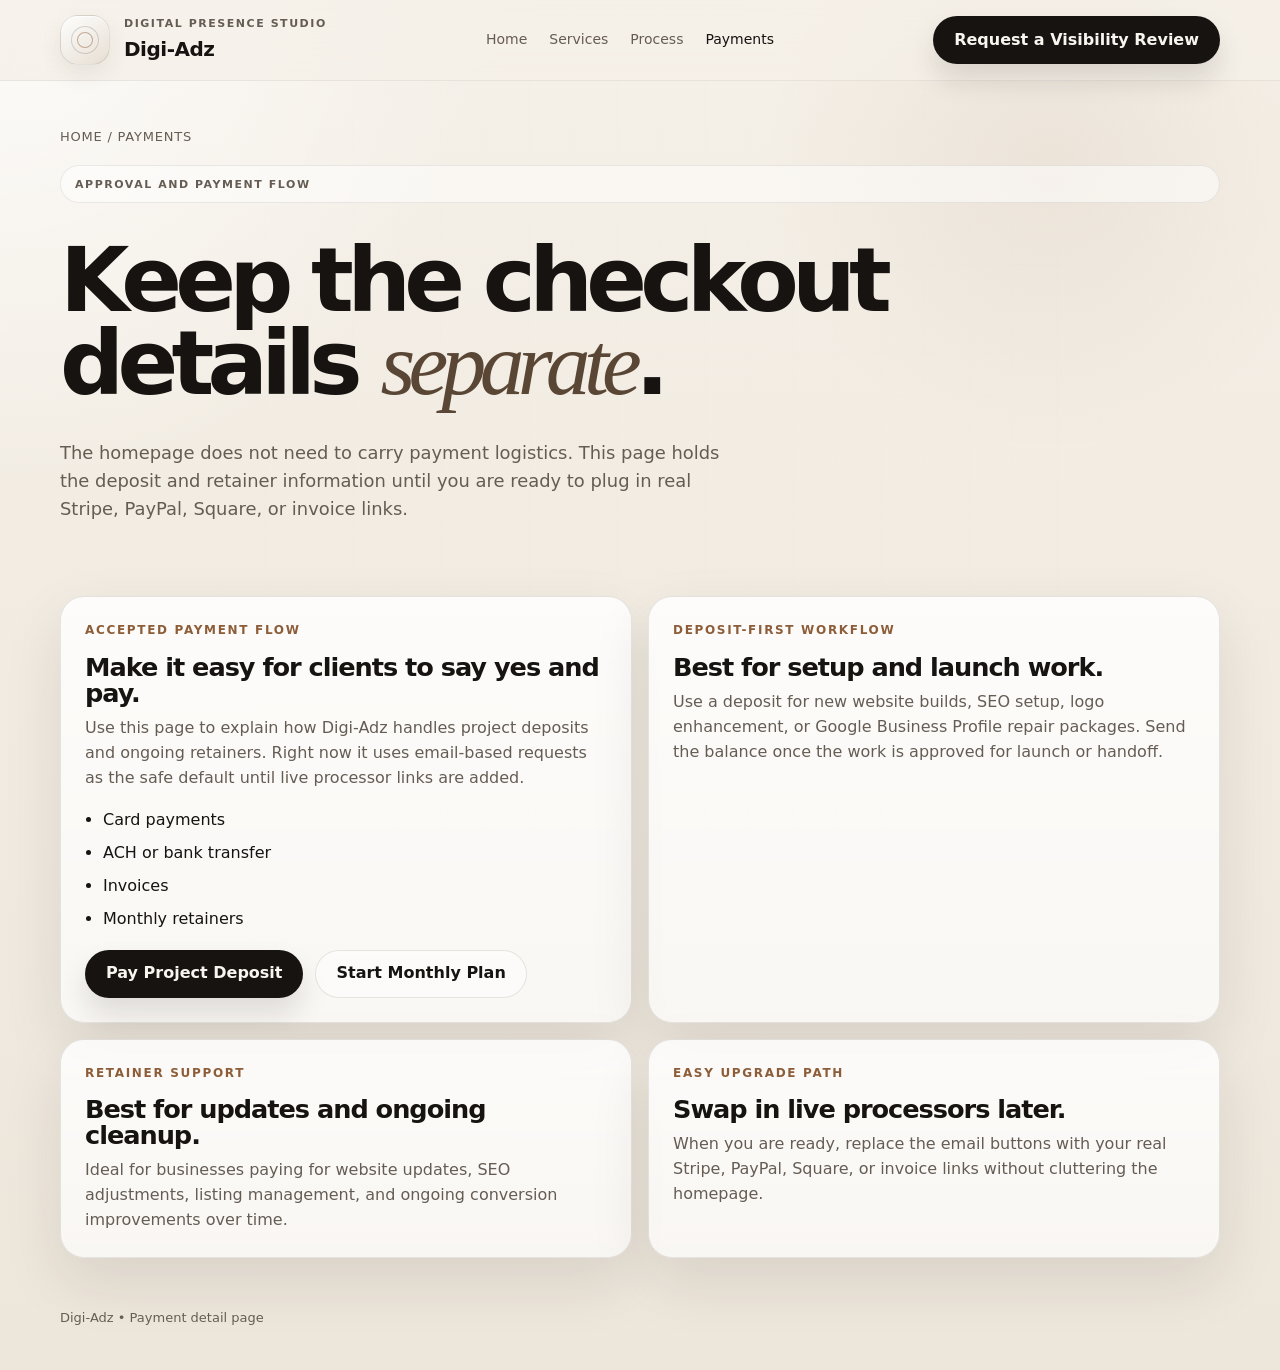
==== payments.html @ 652362b3 "simplify: split detail sections into dedicated pages" ====
<!DOCTYPE html>
<html lang="en">
<head>
  <meta charset="UTF-8" />
  <meta name="viewport" content="width=device-width, initial-scale=1.0" />
  <title>Digi-Adz Payments</title>
  <meta name="description" content="Payment and deposit flow information for Digi-Adz website, SEO, and branding work." />
  <link rel="stylesheet" href="style.css" />
</head>
<body>
  <header class="topbar">
    <div class="shell nav">
      <a class="brand" href="index.html">
        <span class="brand-mark" aria-hidden="true"></span>
        <span class="brand-copy">
          <small>Digital Presence Studio</small>
          <strong>Digi-Adz</strong>
        </span>
      </a>
      <nav class="nav-links" aria-label="Primary">
        <a href="index.html">Home</a>
        <a href="services.html">Services</a>
        <a href="process.html">Process</a>
        <a class="current" href="payments.html">Payments</a>
      </nav>
      <a class="cta cta-primary" href="index.html#contact">Request a Visibility Review</a>
    </div>
  </header>

  <main>
    <section class="page-hero">
      <div class="shell">
        <div class="breadcrumbs">Home / Payments</div>
        <span class="eyebrow">Approval and payment flow</span>
        <h1>Keep the checkout details <span>separate</span>.</h1>
        <p>The homepage does not need to carry payment logistics. This page holds the deposit and retainer information until you are ready to plug in real Stripe, PayPal, Square, or invoice links.</p>
      </div>
    </section>

    <section>
      <div class="shell payment-grid">
        <article class="payment-card">
          <span class="page-kicker">Accepted payment flow</span>
          <h3>Make it easy for clients to say yes and pay.</h3>
          <p>Use this page to explain how Digi-Adz handles project deposits and ongoing retainers. Right now it uses email-based requests as the safe default until live processor links are added.</p>
          <ul class="simple-list">
            <li>Card payments</li>
            <li>ACH or bank transfer</li>
            <li>Invoices</li>
            <li>Monthly retainers</li>
          </ul>
          <div class="inline-actions" style="margin-top:18px;">
            <a class="button-link primary" href="mailto:hello@digi-adz.com?subject=Digi-Adz%20Project%20Deposit">Pay Project Deposit</a>
            <a class="button-link secondary" href="mailto:hello@digi-adz.com?subject=Digi-Adz%20Monthly%20Support%20Plan">Start Monthly Plan</a>
          </div>
        </article>

        <article class="payment-card">
          <strong>Deposit-first workflow</strong>
          <h3>Best for setup and launch work.</h3>
          <p>Use a deposit for new website builds, SEO setup, logo enhancement, or Google Business Profile repair packages. Send the balance once the work is approved for launch or handoff.</p>
        </article>

        <article class="payment-card">
          <strong>Retainer support</strong>
          <h3>Best for updates and ongoing cleanup.</h3>
          <p>Ideal for businesses paying for website updates, SEO adjustments, listing management, and ongoing conversion improvements over time.</p>
        </article>

        <article class="payment-card">
          <strong>Easy upgrade path</strong>
          <h3>Swap in live processors later.</h3>
          <p>When you are ready, replace the email buttons with your real Stripe, PayPal, Square, or invoice links without cluttering the homepage.</p>
        </article>
      </div>
    </section>
  </main>

  <footer class="footer">
    <div class="shell">Digi-Adz • Payment detail page</div>
  </footer>
</body>
</html>
---- style.css ----
:root {
  --bg: #f5f0e8;
  --bg-2: #ede6db;
  --surface: rgba(255,255,255,0.72);
  --surface-strong: rgba(255,255,255,0.9);
  --ink: #161311;
  --muted: #655d54;
  --line: rgba(22, 19, 17, 0.1);
  --line-strong: rgba(22, 19, 17, 0.16);
  --accent: #8c5d38;
  --accent-soft: #d8bca1;
  --shadow: 0 24px 60px rgba(42, 31, 20, 0.1);
  --radius-xl: 34px;
  --radius-lg: 24px;
  --radius-md: 18px;
  --max: 1160px;
}

* { box-sizing: border-box; }
html { scroll-behavior: smooth; }
body {
  margin: 0;
  color: var(--ink);
  font-family: Inter, ui-sans-serif, system-ui, -apple-system, BlinkMacSystemFont, "Segoe UI", sans-serif;
  line-height: 1.55;
  background:
    radial-gradient(circle at top left, rgba(255,255,255,0.78), transparent 26%),
    radial-gradient(circle at 82% 12%, rgba(140,93,56,0.08), transparent 18%),
    linear-gradient(180deg, var(--bg), var(--bg-2));
}

body::before {
  content: "";
  position: fixed;
  inset: 0;
  pointer-events: none;
  opacity: 0.18;
  background-image:
    linear-gradient(rgba(22,19,17,0.03) 1px, transparent 1px),
    linear-gradient(90deg, rgba(22,19,17,0.03) 1px, transparent 1px);
  background-size: 44px 44px;
  mask-image: radial-gradient(circle at center, black 45%, transparent 90%);
}

a { color: inherit; text-decoration: none; }
img { display: block; max-width: 100%; }

.shell {
  width: min(var(--max), calc(100% - 32px));
  margin: 0 auto;
  position: relative;
  z-index: 1;
}

.topbar {
  position: sticky;
  top: 0;
  z-index: 30;
  backdrop-filter: blur(18px);
  background: rgba(245, 240, 232, 0.76);
  border-bottom: 1px solid rgba(22,19,17,0.06);
}

.nav {
  min-height: 80px;
  display: flex;
  align-items: center;
  justify-content: space-between;
  gap: 18px;
}

.brand {
  display: inline-flex;
  align-items: center;
  gap: 14px;
  font-weight: 800;
  letter-spacing: -0.03em;
}

.brand-mark {
  width: 50px;
  height: 50px;
  border-radius: 18px;
  background: linear-gradient(145deg, rgba(255,255,255,0.92), rgba(224,214,200,0.72));
  border: 1px solid rgba(22,19,17,0.1);
  box-shadow: inset 0 1px 0 rgba(255,255,255,0.82), 0 10px 22px rgba(52, 40, 31, 0.08);
  position: relative;
  overflow: hidden;
}

.brand-mark::before,
.brand-mark::after {
  content: "";
  position: absolute;
  inset: 10px;
  border: 1px solid rgba(22,19,17,0.16);
  border-radius: 14px;
  transform: rotate(45deg);
}

.brand-mark::after {
  inset: 16px;
  border-color: rgba(140,93,56,0.48);
}

.brand-copy small {
  display: block;
  margin-bottom: 2px;
  color: var(--muted);
  font-size: 11px;
  letter-spacing: 0.14em;
  text-transform: uppercase;
}

.brand-copy strong {
  display: block;
  font-size: 20px;
}

.nav-links {
  display: flex;
  align-items: center;
  gap: 22px;
  font-size: 14px;
  color: var(--muted);
}

.nav-links a:hover,
.nav-links a:focus-visible,
.nav-links a.current {
  color: var(--ink);
}

.cta,
.button-link {
  display: inline-flex;
  align-items: center;
  justify-content: center;
  min-height: 48px;
  padding: 0 20px;
  border-radius: 999px;
  font-weight: 700;
  transition: transform 0.2s ease, background 0.2s ease, border-color 0.2s ease;
  border: 1px solid transparent;
}

.cta:hover,
.button-link:hover,
.cta:focus-visible,
.button-link:focus-visible { transform: translateY(-1px); }

.cta-primary,
.button-link.primary {
  background: var(--ink);
  color: #f8f5ef;
  box-shadow: 0 16px 28px rgba(22, 19, 17, 0.12);
}

.cta-secondary,
.button-link.secondary {
  background: rgba(255,255,255,0.46);
  color: var(--ink);
  border-color: var(--line);
}

.eyebrow {
  display: inline-flex;
  align-items: center;
  min-height: 38px;
  padding: 0 14px;
  border-radius: 999px;
  background: rgba(255,255,255,0.5);
  border: 1px solid rgba(22,19,17,0.08);
  color: var(--muted);
  font-size: 11px;
  font-weight: 800;
  letter-spacing: 0.14em;
  text-transform: uppercase;
}

.hero {
  padding: 46px 0 24px;
}

.hero-simple {
  display: grid;
  gap: 24px;
  align-items: start;
  grid-template-columns: 1.05fr 0.95fr;
}

.hero-copy h1,
.page-hero h1 {
  margin: 18px 0 16px;
  font-size: clamp(3rem, 7vw, 6.2rem);
  line-height: 0.92;
  letter-spacing: -0.075em;
  text-wrap: balance;
}

.hero-copy h1 span,
.page-hero h1 span {
  font-family: Georgia, "Times New Roman", serif;
  font-style: italic;
  font-weight: 500;
  color: #5a4635;
}

.hero-copy p,
.page-hero p {
  margin: 0 0 24px;
  max-width: 58ch;
  color: var(--muted);
  font-size: clamp(1rem, 2vw, 1.12rem);
  text-wrap: pretty;
}

.hero-actions,
.inline-actions {
  display: flex;
  gap: 12px;
  flex-wrap: wrap;
}

.hero-card,
.panel,
.service-card,
.split-card,
.process-card,
.contact-card,
.faq-item,
.payment-card,
.page-card {
  border-radius: var(--radius-lg);
  border: 1px solid var(--line);
  background: linear-gradient(180deg, rgba(255,255,255,0.82), rgba(255,255,255,0.66));
  box-shadow: var(--shadow);
}

.hero-card {
  padding: 24px;
}

.hero-card p:last-child,
.panel p:last-child,
.payment-card p:last-child,
.faq-item p:last-child,
.process-card p:last-child { margin-bottom: 0; }

.hero-list,
.check-list,
.simple-list {
  margin: 18px 0 0;
  padding-left: 18px;
}

.hero-list li,
.check-list li,
.simple-list li { margin-top: 8px; }

section { padding: 32px 0; }

.section-head {
  display: flex;
  align-items: end;
  justify-content: space-between;
  gap: 20px;
  margin-bottom: 22px;
}

.section-head h2 {
  margin: 0 0 8px;
  max-width: 12ch;
  font-size: clamp(2rem, 4vw, 3.4rem);
  line-height: 0.96;
  letter-spacing: -0.06em;
  text-wrap: balance;
}

.section-head p {
  margin: 0;
  max-width: 56ch;
  color: var(--muted);
}

.signal-band,
.link-grid,
.services-grid,
.process-grid,
.faq-grid,
.payment-grid,
.two-up {
  display: grid;
  gap: 16px;
}

.signal-band {
  grid-template-columns: repeat(4, 1fr);
}

.signal,
.link-card {
  padding: 18px;
  border-radius: 20px;
  border: 1px solid var(--line);
  background: rgba(255,255,255,0.45);
}

.signal strong,
.link-card strong {
  display: block;
  margin-bottom: 6px;
  font-size: 1.08rem;
  letter-spacing: -0.03em;
}

.signal span,
.link-card p,
.link-card span {
  color: var(--muted);
  font-size: 14px;
}

.link-card {
  display: block;
  min-height: 100%;
}

.link-card .arrow {
  display: inline-block;
  margin-top: 14px;
  color: var(--accent);
  font-weight: 700;
}

.services-grid,
.process-grid,
.faq-grid,
.payment-grid,
.two-up {
  grid-template-columns: repeat(2, 1fr);
}

.service-card,
.process-card,
.faq-item,
.payment-card,
.page-card { padding: 24px; }

.service-card h3,
.process-card h3,
.faq-item h3,
.payment-card h3,
.page-card h3,
.contact-card h3 {
  margin: 0 0 10px;
  font-size: clamp(1.32rem, 2vw, 1.8rem);
  line-height: 1.02;
  letter-spacing: -0.04em;
}

.service-card p,
.process-card p,
.faq-item p,
.payment-card p,
.page-card p,
.contact-card p { margin: 0; color: var(--muted); }

.service-tag,
.step-num,
.page-kicker,
.contact-card strong,
.payment-card strong {
  display: block;
  margin-bottom: 14px;
  color: var(--accent);
  font-size: 12px;
  font-weight: 800;
  letter-spacing: 0.14em;
  text-transform: uppercase;
}

.service-icon {
  width: 48px;
  height: 48px;
  border-radius: 16px;
  display: grid;
  place-items: center;
  background: linear-gradient(145deg, rgba(255,255,255,0.92), rgba(223,210,194,0.72));
  border: 1px solid rgba(22,19,17,0.08);
  margin-bottom: 16px;
  font-size: 21px;
}

.split-card {
  display: grid;
  gap: 16px;
  grid-template-columns: repeat(2, 1fr);
  padding: 24px;
}

.label {
  display: inline-flex;
  min-height: 34px;
  align-items: center;
  padding: 0 12px;
  border-radius: 999px;
  border: 1px solid var(--line);
  background: rgba(255,255,255,0.56);
  color: var(--muted);
  font-size: 11px;
  font-weight: 800;
  letter-spacing: 0.12em;
  text-transform: uppercase;
  margin-bottom: 14px;
}

.contact-card {
  padding: 22px;
}

.contact-link {
  display: inline-block;
  margin-bottom: 10px;
  font-size: clamp(1.24rem, 2vw, 1.6rem);
  font-weight: 800;
  letter-spacing: -0.04em;
}

.center-cta {
  display: flex;
  width: fit-content;
  margin: 18px auto 0;
}

.page-hero {
  padding: 46px 0 18px;
}

.page-hero .shell {
  display: grid;
  gap: 18px;
}

.breadcrumbs {
  color: var(--muted);
  font-size: 13px;
  letter-spacing: 0.06em;
  text-transform: uppercase;
}

.footer {
  padding: 18px 0 42px;
  color: var(--muted);
  font-size: 13px;
}

@media (max-width: 980px) {
  .hero-simple,
  .signal-band,
  .services-grid,
  .process-grid,
  .faq-grid,
  .payment-grid,
  .two-up,
  .split-card { grid-template-columns: 1fr; }
}

@media (max-width: 820px) {
  .nav {
    min-height: auto;
    padding: 16px 0;
    align-items: flex-start;
  }
  .nav-links { display: none; }
  .hero, .page-hero { padding-top: 28px; }
  .section-head {
    flex-direction: column;
    align-items: start;
  }
  .cta, .button-link, .center-cta { width: 100%; }
}

@media (prefers-reduced-motion: reduce) {
  html { scroll-behavior: auto; }
  *, *::before, *::after { animation: none !important; transition: none !important; }
}
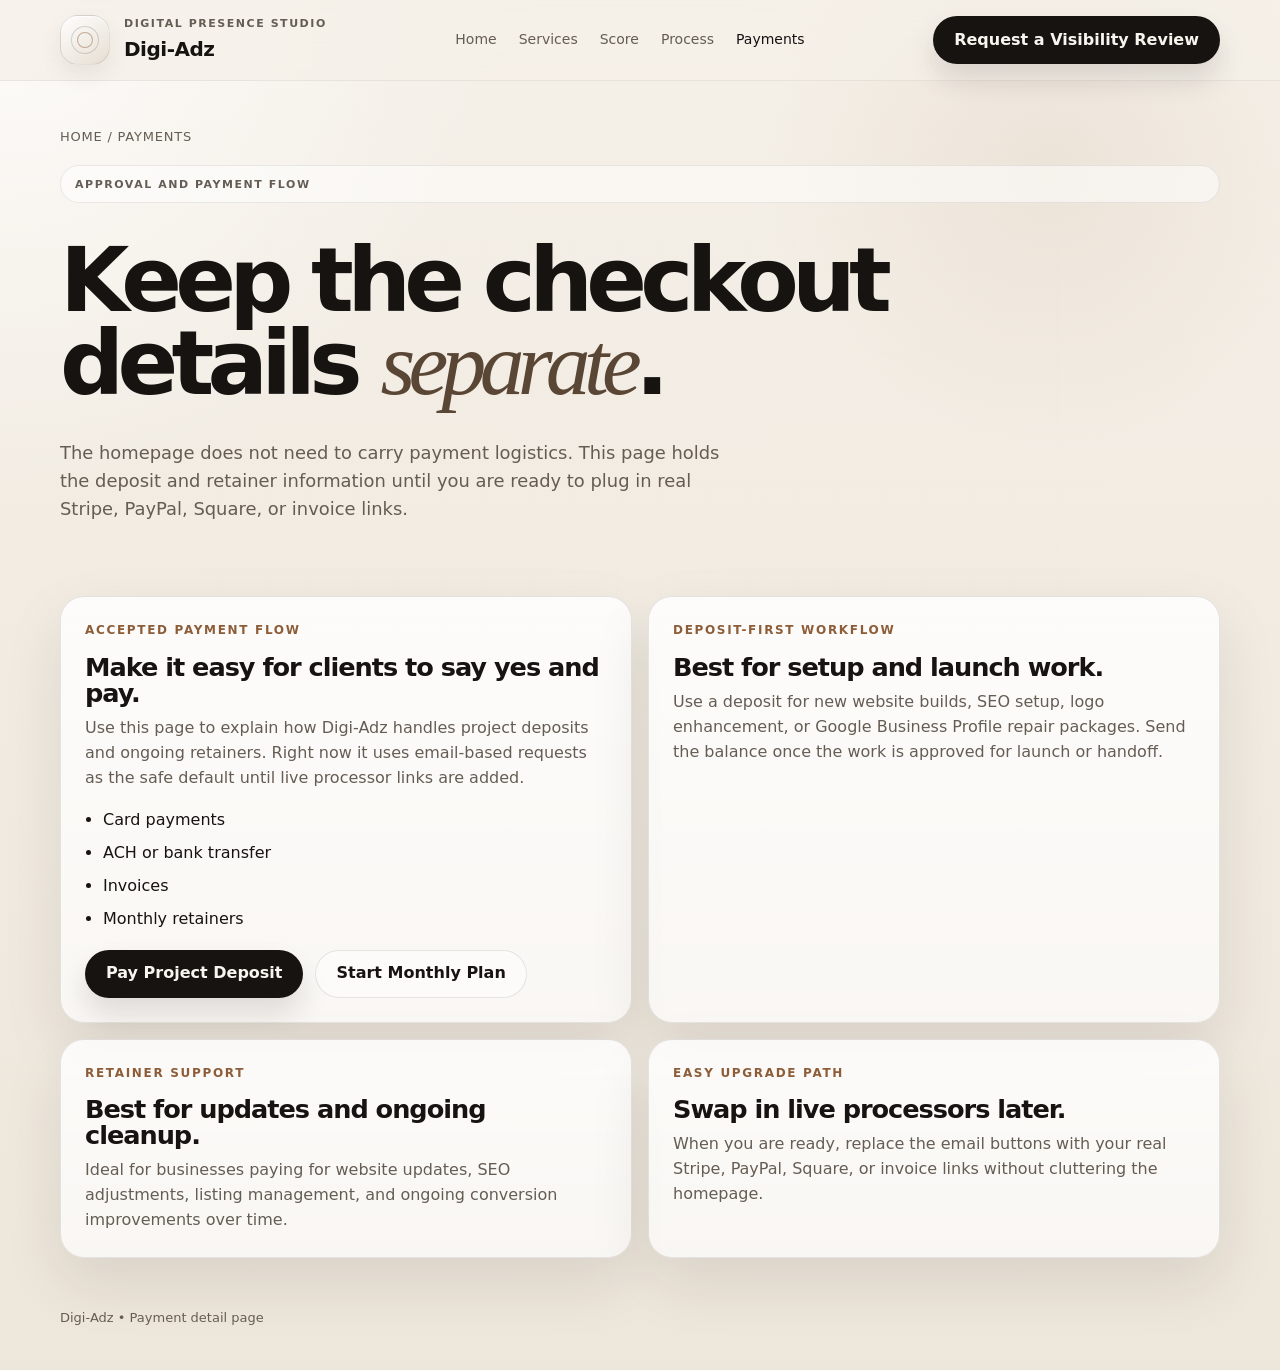
==== commit 99dad706: "feat: add 100-point visibility score calculator" ====
--- a/payments.html
+++ b/payments.html
@@ -20,6 +20,7 @@
       <nav class="nav-links" aria-label="Primary">
         <a href="index.html">Home</a>
         <a href="services.html">Services</a>
+        <a href="visibility-score.html">Score</a>
         <a href="process.html">Process</a>
         <a class="current" href="payments.html">Payments</a>
       </nav>
--- a/style.css
+++ b/style.css
@@ -455,6 +455,208 @@
   font-size: 13px;
 }
 
+.score-layout {
+  display: grid;
+  grid-template-columns: 0.92fr 1.08fr;
+  gap: 16px;
+}
+
+.score-summary-card,
+.score-form,
+.score-output-card {
+  padding: 24px;
+}
+
+.equation-box {
+  margin-top: 18px;
+  padding: 16px 18px;
+  border-radius: 18px;
+  border: 1px solid var(--line);
+  background: rgba(255,255,255,0.56);
+  font-size: 14px;
+  line-height: 1.7;
+  color: var(--muted);
+}
+
+.score-form {
+  display: grid;
+  gap: 16px;
+}
+
+.score-row {
+  display: grid;
+  gap: 8px;
+}
+
+.score-row label,
+.score-range-card label {
+  font-size: 14px;
+  font-weight: 700;
+}
+
+.score-row input[type="text"] {
+  min-height: 48px;
+  border-radius: 14px;
+  border: 1px solid var(--line-strong);
+  background: rgba(255,255,255,0.7);
+  padding: 0 14px;
+  color: var(--ink);
+  font: inherit;
+}
+
+.score-range-card {
+  padding: 18px;
+  border-radius: 18px;
+  border: 1px solid var(--line);
+  background: rgba(255,255,255,0.5);
+}
+
+.score-range-head {
+  display: flex;
+  align-items: start;
+  justify-content: space-between;
+  gap: 14px;
+  margin-bottom: 12px;
+}
+
+.score-range-head strong,
+.breakdown-item strong,
+.priority-item strong {
+  display: block;
+  letter-spacing: -0.02em;
+}
+
+.score-range-head p,
+.priority-item p,
+.priority-intro,
+.score-output-card p {
+  margin: 6px 0 0;
+  color: var(--muted);
+}
+
+.weight-pill {
+  display: inline-flex;
+  align-items: center;
+  min-height: 32px;
+  padding: 0 12px;
+  border-radius: 999px;
+  background: rgba(255,255,255,0.72);
+  border: 1px solid var(--line);
+  font-size: 12px;
+  font-weight: 800;
+  letter-spacing: 0.08em;
+  text-transform: uppercase;
+  white-space: nowrap;
+}
+
+.score-range-card input[type="range"] {
+  width: 100%;
+  margin-top: 10px;
+  accent-color: var(--accent);
+}
+
+.range-scale {
+  display: flex;
+  justify-content: space-between;
+  gap: 12px;
+  margin-top: 8px;
+  color: var(--muted);
+  font-size: 12px;
+}
+
+.score-actions {
+  display: flex;
+  gap: 12px;
+  flex-wrap: wrap;
+}
+
+.score-output-wrap {
+  display: grid;
+  gap: 16px;
+}
+
+.score-badge-wrap {
+  display: grid;
+  grid-template-columns: auto 1fr;
+  gap: 16px;
+  align-items: center;
+  margin-bottom: 18px;
+}
+
+.score-badge {
+  width: 96px;
+  height: 96px;
+  border-radius: 50%;
+  display: grid;
+  place-items: center;
+  background: linear-gradient(145deg, rgba(255,255,255,0.96), rgba(216,188,161,0.72));
+  border: 1px solid var(--line-strong);
+  box-shadow: inset 0 1px 0 rgba(255,255,255,0.82);
+  font-size: 2rem;
+  font-weight: 800;
+  letter-spacing: -0.05em;
+}
+
+.score-breakdown {
+  display: grid;
+  gap: 10px;
+}
+
+.breakdown-item {
+  display: flex;
+  align-items: center;
+  justify-content: space-between;
+  gap: 14px;
+  padding: 12px 14px;
+  border-radius: 16px;
+  border: 1px solid var(--line);
+  background: rgba(255,255,255,0.48);
+}
+
+.breakdown-item span {
+  color: var(--muted);
+  font-size: 13px;
+}
+
+.breakdown-points {
+  font-weight: 800;
+  white-space: nowrap;
+}
+
+.priority-plan {
+  display: grid;
+  gap: 14px;
+}
+
+.priority-item {
+  display: grid;
+  grid-template-columns: auto 1fr;
+  gap: 14px;
+  padding: 14px;
+  border-radius: 18px;
+  border: 1px solid var(--line);
+  background: rgba(255,255,255,0.48);
+}
+
+.priority-rank {
+  width: 40px;
+  height: 40px;
+  border-radius: 12px;
+  display: grid;
+  place-items: center;
+  background: rgba(216,188,161,0.48);
+  font-weight: 800;
+}
+
+.priority-item ul {
+  margin: 12px 0 0;
+  padding-left: 18px;
+}
+
+.priority-item li + li {
+  margin-top: 8px;
+}
+
 @media (max-width: 980px) {
   .hero-simple,
   .signal-band,
@@ -463,7 +665,9 @@
   .faq-grid,
   .payment-grid,
   .two-up,
-  .split-card { grid-template-columns: 1fr; }
+  .split-card,
+  .score-layout,
+  .score-badge-wrap { grid-template-columns: 1fr; }
 }
 
 @media (max-width: 820px) {
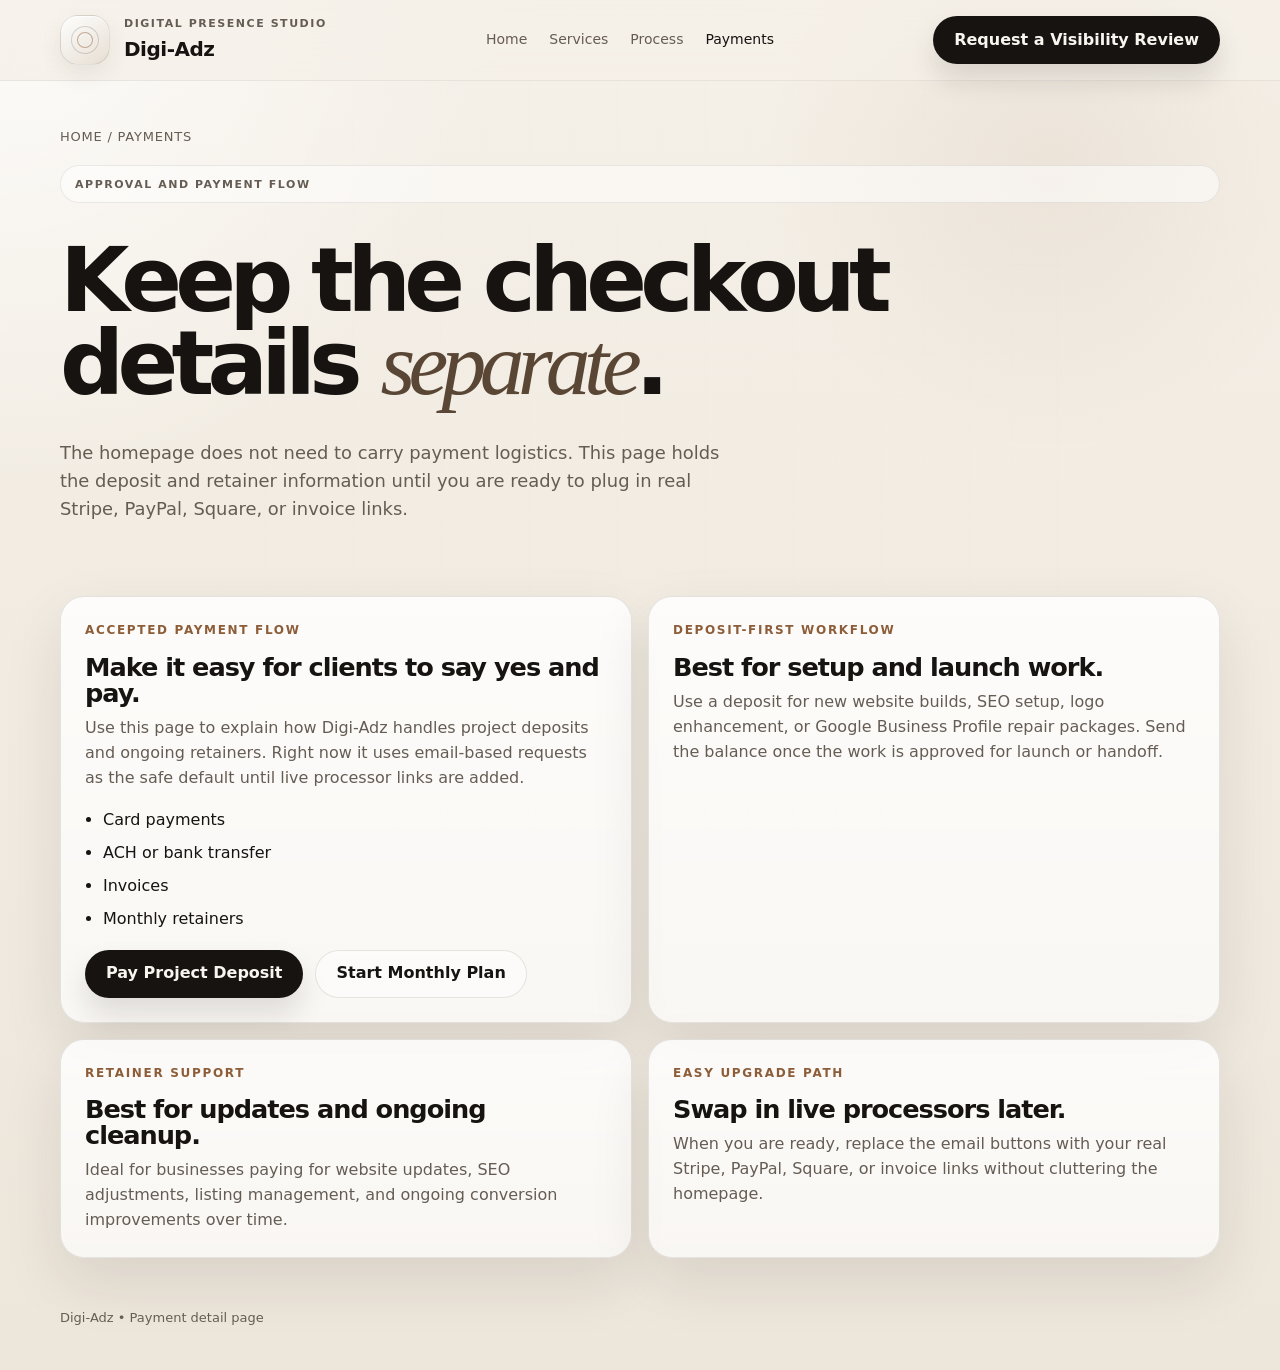
==== commit e2ed92f6: "Revert "feat: add 100-point visibility score calculator" This reverts commit 99dad70661fc66e2c1f4ea1" ====
--- a/payments.html
+++ b/payments.html
@@ -20,7 +20,6 @@
       <nav class="nav-links" aria-label="Primary">
         <a href="index.html">Home</a>
         <a href="services.html">Services</a>
-        <a href="visibility-score.html">Score</a>
         <a href="process.html">Process</a>
         <a class="current" href="payments.html">Payments</a>
       </nav>
--- a/style.css
+++ b/style.css
@@ -455,208 +455,6 @@
   font-size: 13px;
 }
 
-.score-layout {
-  display: grid;
-  grid-template-columns: 0.92fr 1.08fr;
-  gap: 16px;
-}
-
-.score-summary-card,
-.score-form,
-.score-output-card {
-  padding: 24px;
-}
-
-.equation-box {
-  margin-top: 18px;
-  padding: 16px 18px;
-  border-radius: 18px;
-  border: 1px solid var(--line);
-  background: rgba(255,255,255,0.56);
-  font-size: 14px;
-  line-height: 1.7;
-  color: var(--muted);
-}
-
-.score-form {
-  display: grid;
-  gap: 16px;
-}
-
-.score-row {
-  display: grid;
-  gap: 8px;
-}
-
-.score-row label,
-.score-range-card label {
-  font-size: 14px;
-  font-weight: 700;
-}
-
-.score-row input[type="text"] {
-  min-height: 48px;
-  border-radius: 14px;
-  border: 1px solid var(--line-strong);
-  background: rgba(255,255,255,0.7);
-  padding: 0 14px;
-  color: var(--ink);
-  font: inherit;
-}
-
-.score-range-card {
-  padding: 18px;
-  border-radius: 18px;
-  border: 1px solid var(--line);
-  background: rgba(255,255,255,0.5);
-}
-
-.score-range-head {
-  display: flex;
-  align-items: start;
-  justify-content: space-between;
-  gap: 14px;
-  margin-bottom: 12px;
-}
-
-.score-range-head strong,
-.breakdown-item strong,
-.priority-item strong {
-  display: block;
-  letter-spacing: -0.02em;
-}
-
-.score-range-head p,
-.priority-item p,
-.priority-intro,
-.score-output-card p {
-  margin: 6px 0 0;
-  color: var(--muted);
-}
-
-.weight-pill {
-  display: inline-flex;
-  align-items: center;
-  min-height: 32px;
-  padding: 0 12px;
-  border-radius: 999px;
-  background: rgba(255,255,255,0.72);
-  border: 1px solid var(--line);
-  font-size: 12px;
-  font-weight: 800;
-  letter-spacing: 0.08em;
-  text-transform: uppercase;
-  white-space: nowrap;
-}
-
-.score-range-card input[type="range"] {
-  width: 100%;
-  margin-top: 10px;
-  accent-color: var(--accent);
-}
-
-.range-scale {
-  display: flex;
-  justify-content: space-between;
-  gap: 12px;
-  margin-top: 8px;
-  color: var(--muted);
-  font-size: 12px;
-}
-
-.score-actions {
-  display: flex;
-  gap: 12px;
-  flex-wrap: wrap;
-}
-
-.score-output-wrap {
-  display: grid;
-  gap: 16px;
-}
-
-.score-badge-wrap {
-  display: grid;
-  grid-template-columns: auto 1fr;
-  gap: 16px;
-  align-items: center;
-  margin-bottom: 18px;
-}
-
-.score-badge {
-  width: 96px;
-  height: 96px;
-  border-radius: 50%;
-  display: grid;
-  place-items: center;
-  background: linear-gradient(145deg, rgba(255,255,255,0.96), rgba(216,188,161,0.72));
-  border: 1px solid var(--line-strong);
-  box-shadow: inset 0 1px 0 rgba(255,255,255,0.82);
-  font-size: 2rem;
-  font-weight: 800;
-  letter-spacing: -0.05em;
-}
-
-.score-breakdown {
-  display: grid;
-  gap: 10px;
-}
-
-.breakdown-item {
-  display: flex;
-  align-items: center;
-  justify-content: space-between;
-  gap: 14px;
-  padding: 12px 14px;
-  border-radius: 16px;
-  border: 1px solid var(--line);
-  background: rgba(255,255,255,0.48);
-}
-
-.breakdown-item span {
-  color: var(--muted);
-  font-size: 13px;
-}
-
-.breakdown-points {
-  font-weight: 800;
-  white-space: nowrap;
-}
-
-.priority-plan {
-  display: grid;
-  gap: 14px;
-}
-
-.priority-item {
-  display: grid;
-  grid-template-columns: auto 1fr;
-  gap: 14px;
-  padding: 14px;
-  border-radius: 18px;
-  border: 1px solid var(--line);
-  background: rgba(255,255,255,0.48);
-}
-
-.priority-rank {
-  width: 40px;
-  height: 40px;
-  border-radius: 12px;
-  display: grid;
-  place-items: center;
-  background: rgba(216,188,161,0.48);
-  font-weight: 800;
-}
-
-.priority-item ul {
-  margin: 12px 0 0;
-  padding-left: 18px;
-}
-
-.priority-item li + li {
-  margin-top: 8px;
-}
-
 @media (max-width: 980px) {
   .hero-simple,
   .signal-band,
@@ -665,9 +463,7 @@
   .faq-grid,
   .payment-grid,
   .two-up,
-  .split-card,
-  .score-layout,
-  .score-badge-wrap { grid-template-columns: 1fr; }
+  .split-card { grid-template-columns: 1fr; }
 }
 
 @media (max-width: 820px) {
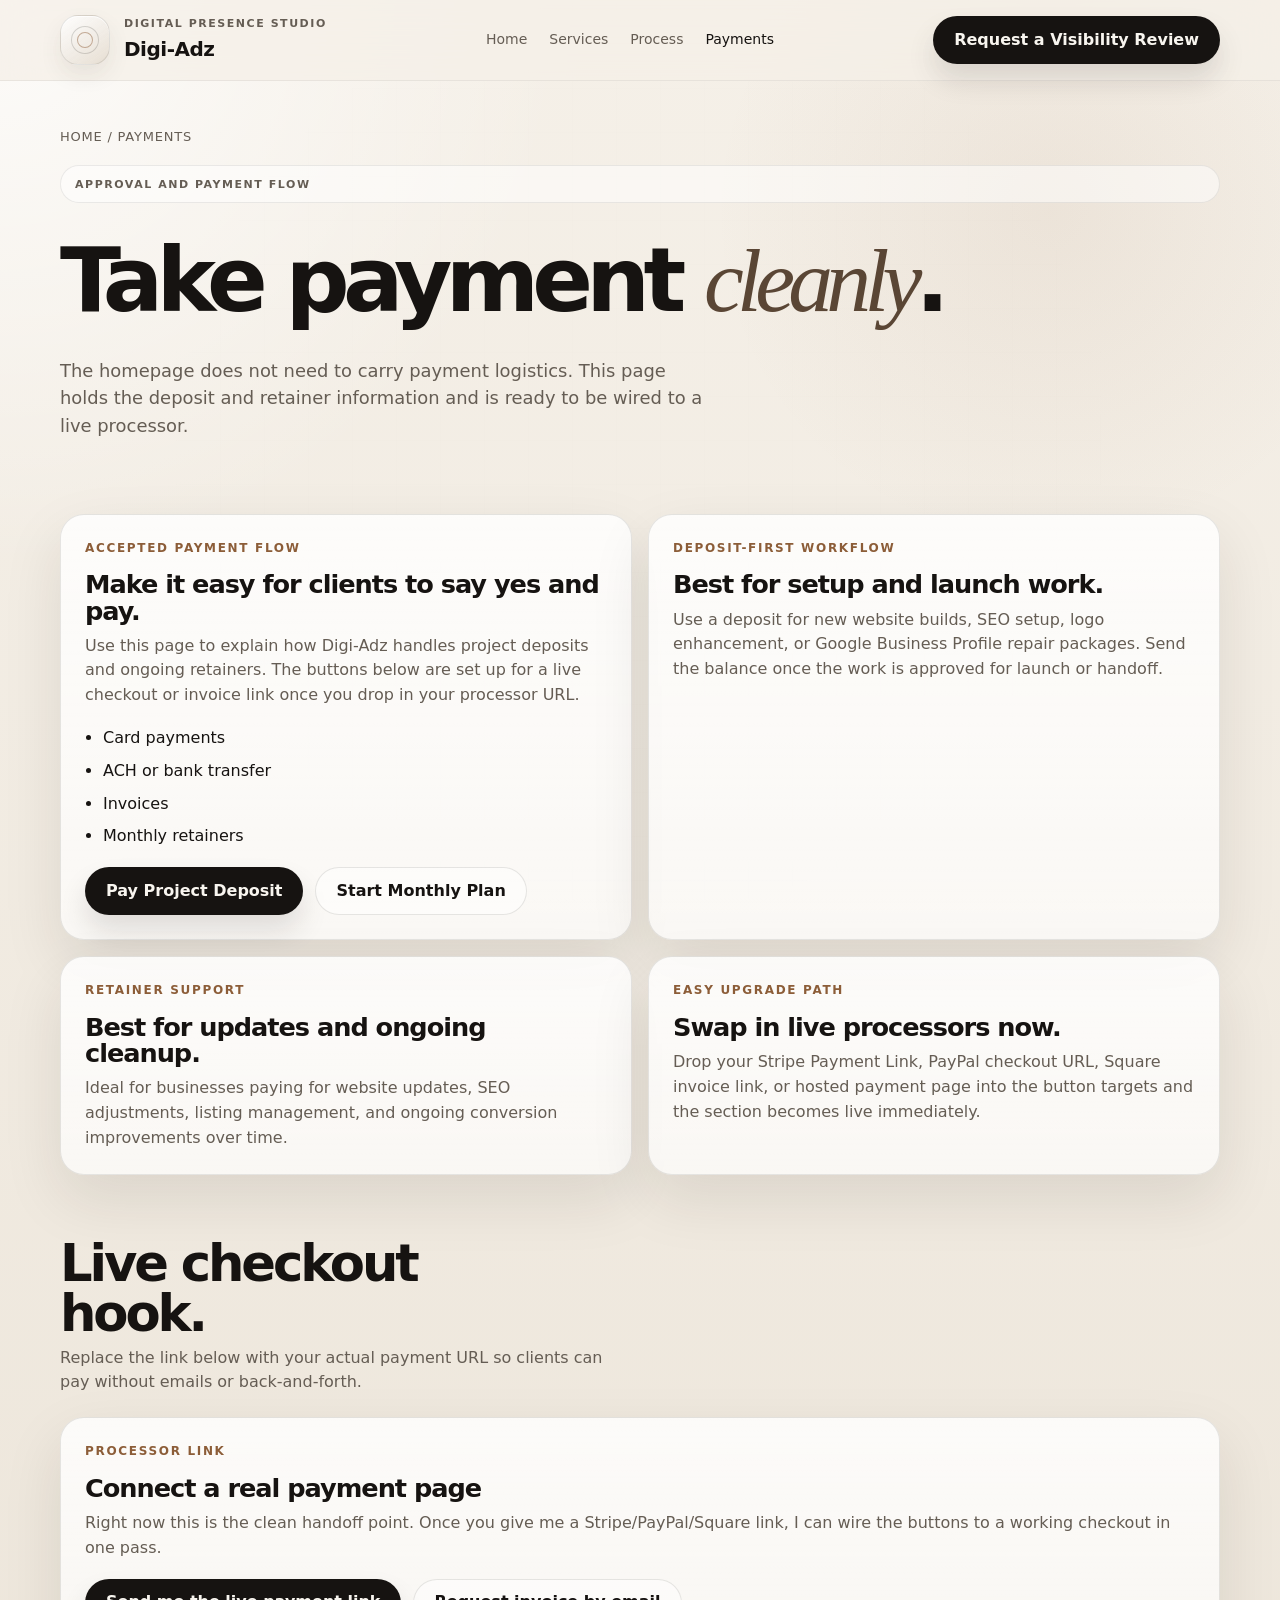
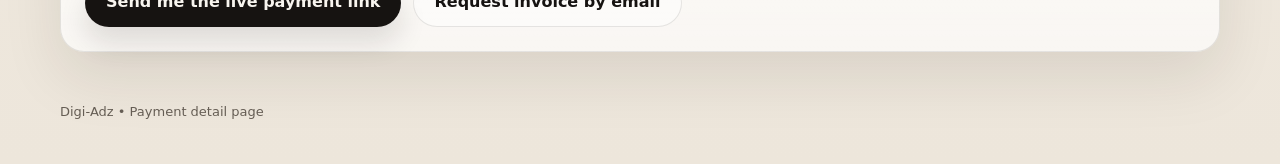
==== commit 6d7b67eb: "feat: add ai and payment sections" ====
--- a/payments.html
+++ b/payments.html
@@ -32,8 +32,8 @@
       <div class="shell">
         <div class="breadcrumbs">Home / Payments</div>
         <span class="eyebrow">Approval and payment flow</span>
-        <h1>Keep the checkout details <span>separate</span>.</h1>
-        <p>The homepage does not need to carry payment logistics. This page holds the deposit and retainer information until you are ready to plug in real Stripe, PayPal, Square, or invoice links.</p>
+        <h1>Take payment <span>cleanly</span>.</h1>
+        <p>The homepage does not need to carry payment logistics. This page holds the deposit and retainer information and is ready to be wired to a live processor.</p>
       </div>
     </section>
 
@@ -42,7 +42,7 @@
         <article class="payment-card">
           <span class="page-kicker">Accepted payment flow</span>
           <h3>Make it easy for clients to say yes and pay.</h3>
-          <p>Use this page to explain how Digi-Adz handles project deposits and ongoing retainers. Right now it uses email-based requests as the safe default until live processor links are added.</p>
+          <p>Use this page to explain how Digi-Adz handles project deposits and ongoing retainers. The buttons below are set up for a live checkout or invoice link once you drop in your processor URL.</p>
           <ul class="simple-list">
             <li>Card payments</li>
             <li>ACH or bank transfer</li>
@@ -50,8 +50,8 @@
             <li>Monthly retainers</li>
           </ul>
           <div class="inline-actions" style="margin-top:18px;">
-            <a class="button-link primary" href="mailto:hello@digi-adz.com?subject=Digi-Adz%20Project%20Deposit">Pay Project Deposit</a>
-            <a class="button-link secondary" href="mailto:hello@digi-adz.com?subject=Digi-Adz%20Monthly%20Support%20Plan">Start Monthly Plan</a>
+            <a class="button-link primary" href="#live-checkout">Pay Project Deposit</a>
+            <a class="button-link secondary" href="#live-checkout">Start Monthly Plan</a>
           </div>
         </article>
 
@@ -69,8 +69,29 @@
 
         <article class="payment-card">
           <strong>Easy upgrade path</strong>
-          <h3>Swap in live processors later.</h3>
-          <p>When you are ready, replace the email buttons with your real Stripe, PayPal, Square, or invoice links without cluttering the homepage.</p>
+          <h3>Swap in live processors now.</h3>
+          <p>Drop your Stripe Payment Link, PayPal checkout URL, Square invoice link, or hosted payment page into the button targets and the section becomes live immediately.</p>
+        </article>
+      </div>
+    </section>
+
+    <section id="live-checkout">
+      <div class="shell">
+        <div class="section-head">
+          <div>
+            <h2>Live checkout hook.</h2>
+            <p>Replace the link below with your actual payment URL so clients can pay without emails or back-and-forth.</p>
+          </div>
+        </div>
+
+        <article class="page-card">
+          <span class="page-kicker">Processor link</span>
+          <h3>Connect a real payment page</h3>
+          <p>Right now this is the clean handoff point. Once you give me a Stripe/PayPal/Square link, I can wire the buttons to a working checkout in one pass.</p>
+          <div class="inline-actions" style="margin-top:18px;">
+            <a class="button-link primary" href="mailto:hello@digi-adz.com?subject=Payment%20Link%20Request">Send me the live payment link</a>
+            <a class="button-link secondary" href="mailto:hello@digi-adz.com?subject=Project%20Deposit%20Invoice">Request invoice by email</a>
+          </div>
         </article>
       </div>
     </section>
